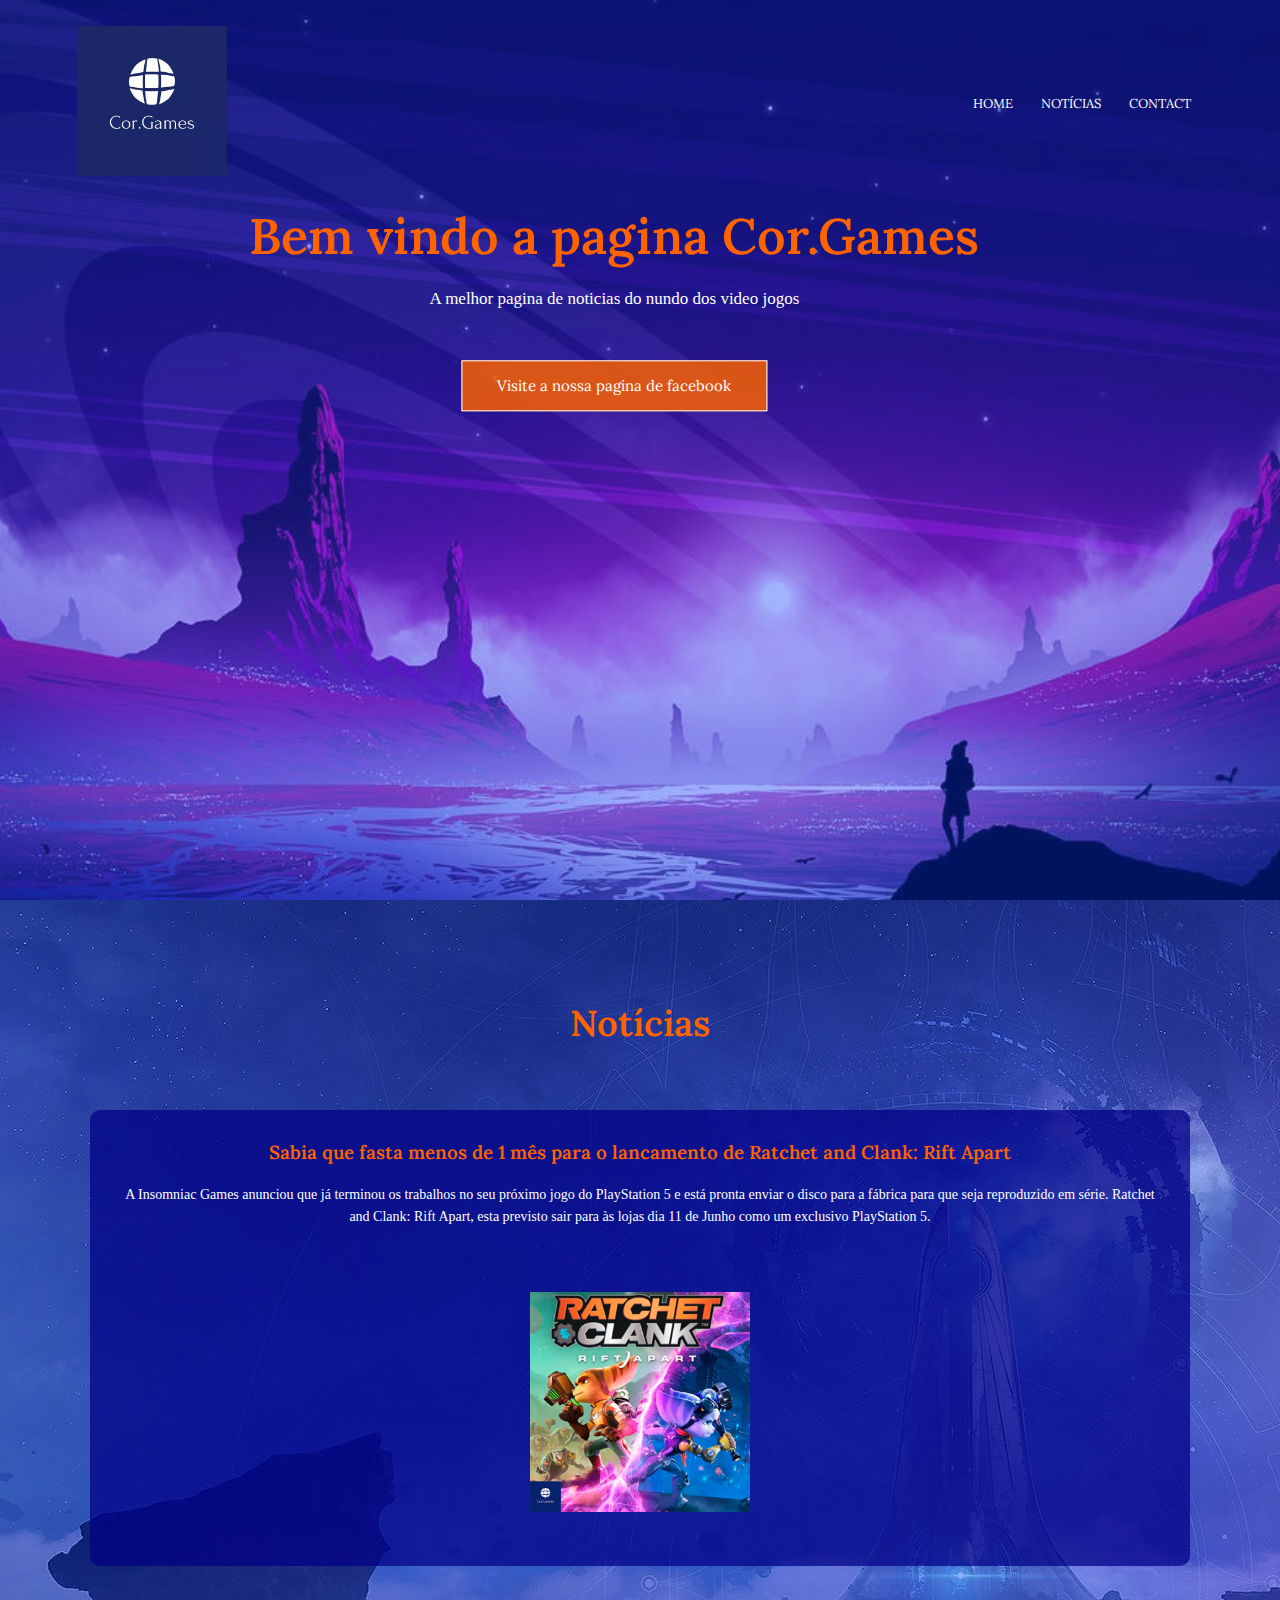
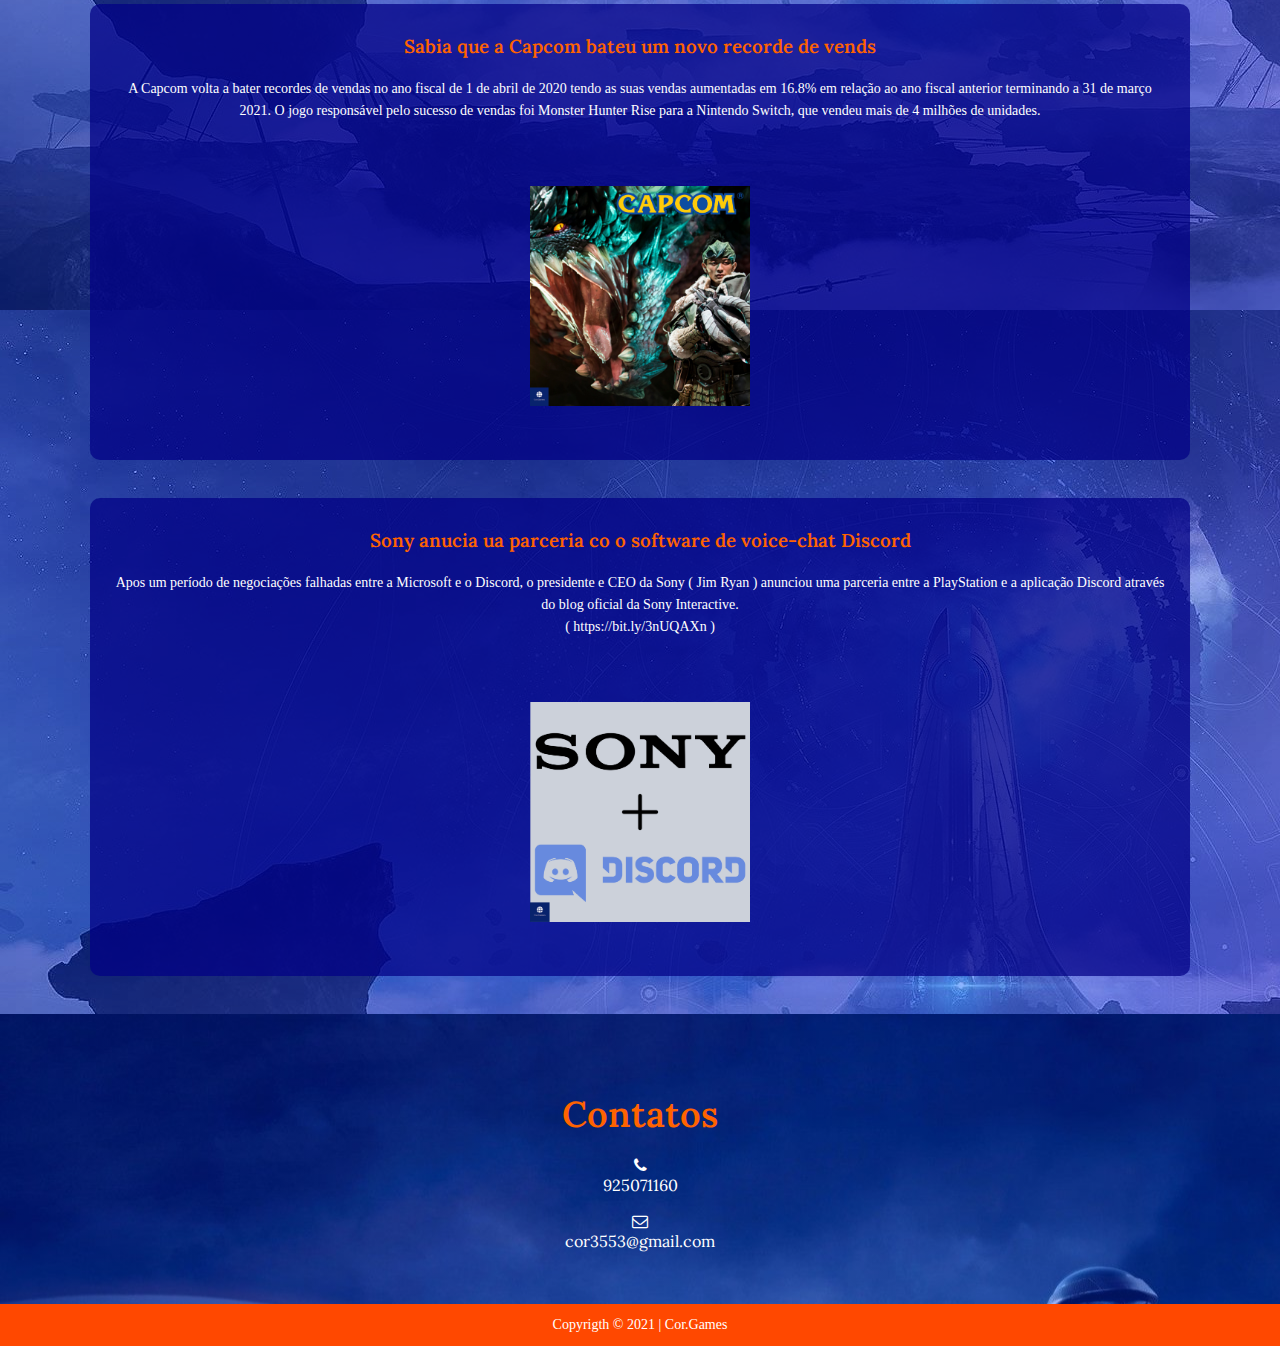
==== index.html @ 94bf11cb "Add files via upload" ====
<!DOCTYPE html>
<html lang="pt">
<head>
    <meta charset="UTF-8">
    <meta http-equiv="X-UA-Compatible" content="IE=edge">
    <meta name="viewport" content="width=device-width, initial-scale=1.0">
    <link rel="stylesheet" href="css.css">
    <link rel="preconnect" href="https://fonts.gstatic.com">
    <link href="https://fonts.googleapis.com/css2?family=Lora:wght@500&display=swap" rel="stylesheet"> 
    <link href = "https://fonts.googleapis.com/css2? family = Noto + Serif & display = swap" rel = "folha de estilo">
    <link rel="stylesheet" href="https://stackpath.bootstrapcdn.com/font-awesome/4.7.0/css/font-awesome.min.css">
    
    <title>Projeto WDGN</title>
</head>
<body>

    <section class="header">
            <nav>

                    <a href="indes.html"> <img src="img/logo.jpg" > </a>
                    <div class="nav-links" id="navLinks">
                        <i class="fa fa-times-circle" onclick="hideMenu()"></i>

                        <ul>
                        <li> <a href=""> HOME </a> </li>
                        <li> <a href=""> NOTÍCIAS </a> </li>
                        <li> <a href=""> CONTACT </a> </li>
                        </ul>
                    </div>
                    <i class="fa fa-bars" onclick="showMenu()"></i>

            </nav>
<br>
    <div class="text-box">

        <h1> Bem vindo a pagina Cor.Games</h1>
        <P>A melhor pagina de noticias do nundo dos video jogos</P>
        <a href="https://www.facebook.com/CorGames-106323168181427" class="hero-btn">Visite a nossa pagina de facebook</a>
    
    
        

        </ul>


    </div>


    </section>

    

    <section class="Noticias"> 
    <h1> Notícias </h1>

        <div class="row" id="NOTÍCIASx">

            <div class="Noticias-col">
                <h3> Sabia que fasta menos de 1 mês para o lancamento de Ratchet and Clank: Rift Apart</h3>
                <p> A Insomniac Games anunciou que já terminou os trabalhos no seu próximo jogo do PlayStation 5 e está pronta enviar o disco para a fábrica para que seja reproduzido em série.
                    Ratchet and Clank: Rift Apart, esta previsto sair para às lojas dia 11 de Junho como um exclusivo PlayStation 5.  </p>

                    <div class="row">
                        <div class="imgens">
                            <img src="img/Ratchet_&_Clank.png" >


                        </div>
                    </div>

            </div>

            <div class="Noticias-col">
                <h3> Sabia que a Capcom bateu um novo recorde de vends</h3>
                <p> A Capcom volta a bater recordes de vendas no ano fiscal de 1 de abril de 2020 tendo as suas vendas aumentadas em 16.8% em relação ao ano fiscal anterior terminando a 31 de março 2021. 
                    O jogo responsável pelo sucesso de vendas foi Monster Hunter Rise para a Nintendo Switch, que vendeu mais de 4 milhões de unidades.  </p>
                    <div class="row">
                        <div class="imgens">
                            <img src="img/Capcom Monster 1.png" >


                        </div>
                    </div>
           
                </div>

            <div class="Noticias-col">
                <h3> Sony anucia ua parceria co o software de voice-chat Discord </h3>
                <p> Apos um período de negociações falhadas entre a Microsoft e o Discord, o presidente e CEO da Sony ( Jim Ryan ) anunciou uma parceria entre a PlayStation e a aplicação Discord através do blog oficial da Sony Interactive.  
                   <br> ( https://bit.ly/3nUQAXn )</br>  </p>
                   
                   <div class="row">
                    <div class="imgens">
                        <img src="img/Sony_Discord.png" >


                    </div>
                </div>
            </div>

        </div>



    </section>

    <section class="Contatos">
        
        <h1> Contatos </h1>
        <br>
            <ul class="contatos-col">
                <i class="fa fa-phone" aria-hidden="true"></i><li>925071160</li> 
                <br>
                <i class="fa fa-envelope-o" aria-hidden="true"></i><li>cor3553@gmail.com</li>
            </ul>

    <br>
    <br>
    </section>
    


    <footer id="main-footer">
        <div class="contarner">
            
            <p>Copyrigth &copy; 2021 | Cor.Games</p>
        
        </div>
    </footer>





<script>

    var navLinks = document.getElementById("navLinks");
    function showMenu(){

        navLinks.style.right = "0";
    }

    function hideMenu(){

        navLinks.style.right = "-200px";
    }
</script>



</body>
</html>
---- css.css ----
*{
    margin: 0;
    padding: 0;
    font-family: 'Lora', serif;
   
}

.header{
    min-height: 100vh;
    width: 100%;
    background-image: linear-gradient(#0033ff5d,rgba(0, 51, 255, 0.363)),url(img/img4.jpg) ;
    background-position: center;
    background-size: cover;
    position: relative;

}

nav{
    display: flex;
    padding: 2% 6%;
    justify-content: space-between;
    align-items: center;

}

nav img{
    width: 150px;

}

.nav-links{
    flex: 1;
    text-align: right;
}

.nav-links ul li{

    list-style: none;
    display: inline-block;
    padding: 8px 12px;
    position: relative;

}

.nav-links ul li a{
color: #fff;
text-decoration: none;
font-size: 13px;

}

.nav-links ul li::after{

    content: "";
    width: 0%;
    height: 2px;
    background: #1b4cca;
    display: block;
    margin: auto;
    transition: 0.5s;
}

.nav-links ul li:hover::after{

    width: 100%;
}

.text-box{

    width: 80%;
    color: #ff6200;
    position: revert;
    top: 50%;
    left: 50%;
    transform: translate(10%,-10%);
    text-align: center;
}

.text-box p{

    margin: 10px 0 40px;
    font-size: 17px;
    color: rgb(255, 255, 255);

}

.text-box h1{

    font-size: 50px;
}

.hero-btn{

    display: inline-block;
    text-decoration: none;
    color: #fff;
    border: 1px solid #fff;
    padding: 15px 35px;
    font-size: 15px;
    background: #f86001d9;
    position: relative;
    cursor: pointer;

}

.hero-btn:hover{

    border: 1px solid #ff6200;
    background: #0e2d91;
    transition: 1s;

}

nav .fa{
    display: none;
}

@media(max-width: 700px){

    .text-box h1{

        font-size: 40px;
    }

    .nav-links ul li{

        display: block;
    }

    .nav-links{

        position: fixed;
        background: #f86001c7;
        height: 100vh;
        width: 200px;
        top: 0;
        right: -200px;
        text-align: center;
        z-index: 2;
        transition: 1s;
    }

    nav .fa{
        display: block;
        color: #fff;
        margin: 10px;
        font-size: 22px;
        cursor: pointer;
        text-align: left;
    }

    .nav-links ul{

        padding: 30px;
    }
}




.Noticias{

    width: 100%;
    margin: auto;
    text-align: center;
    padding-top: 100px;
    background-image: linear-gradient(rgba(0, 51, 255, 0.363),rgba(0, 51, 255, 0.363)),url(img/img3.jpg) ;
  
}

h1{

    font-size: 36px;
    font-weight: 600;
    color: #ff6300;
}

p{

    color: #ffffff;
    font-size: 14px;
    font-weight: 300;
    line-height: 22px;
    padding: 10px;
    font-family: 'Noto Serif', serif;

}

.row{

    margin-top: 5%;
    display: flow-root;
    justify-content: space-between;

}

.Noticias-col{

    flex-basis: 31%;
    background: #020085b8;
    border-radius: 10px;
    margin-bottom: 3%;
    margin-left: 7%;
    margin-right: 7%;
    padding: 20px 14px;
    box-sizing: border-box;
}

h3{

    text-align: center;
    font-weight: 600;
    margin:10px 0;
    color: #ff6300;
}

.Noticias-col:hover{

    box-shadow: 0 0 20px 0px #ff4800;
}

@media(max-width:700px){

    .row{
        flex-direction: column;
    }
}


.imgens{
    flex-basis: 32%;
    border-radius: 10px;
    margin-bottom: 30px;
    position: relative;
   

}

.imgens img {
    width: 220px;

}

#main-footer {
    background:#ff4800;
    color: #fff;
    text-align: center;
}

.Contatos{

    width: 100%;
    margin: auto;
    text-align: center;
    padding-top: 6%;
    background-image: linear-gradient(rgba(0, 51, 255, 0.363),rgba(0, 51, 255, 0.363)),url(img/img6.jpg) ;
  
}



.contatos-col{

    color: #fff;
    font-family: 'Noto Serif', serif;
    margin-bottom: 1%;


}
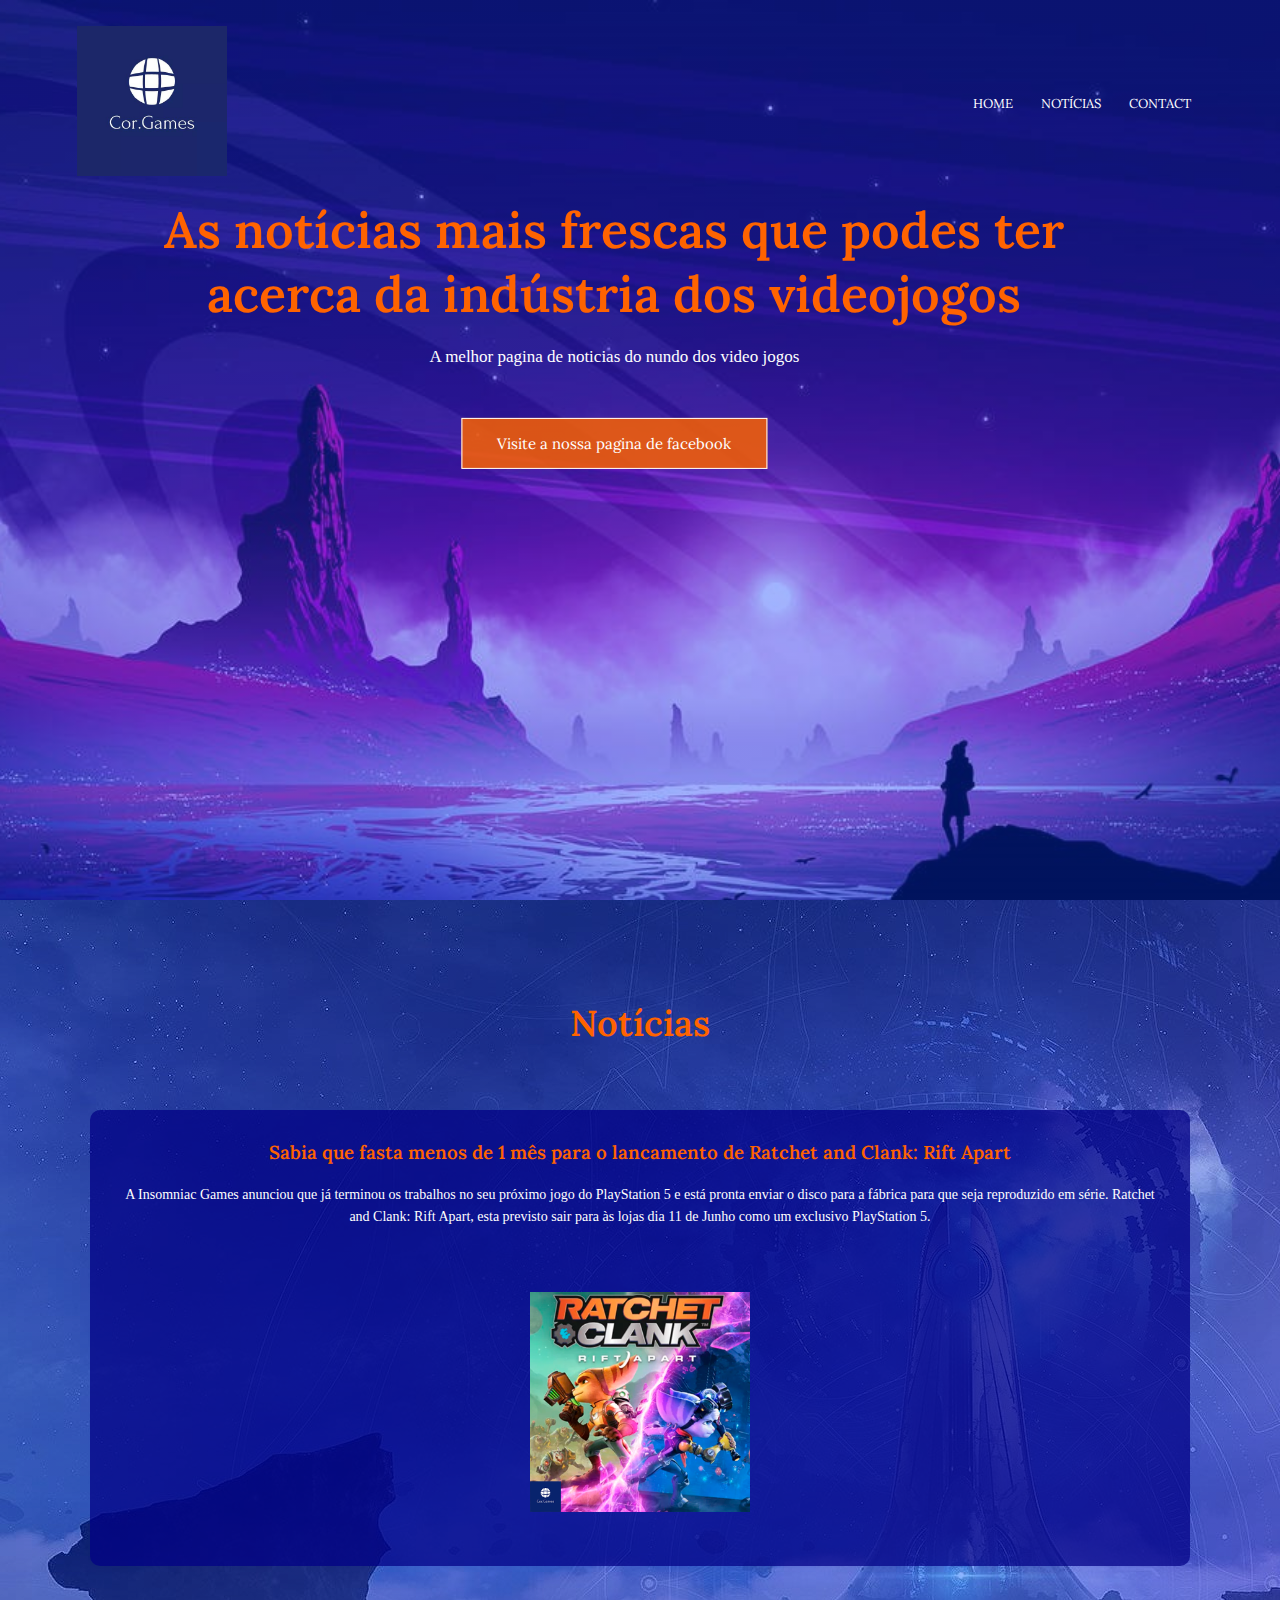
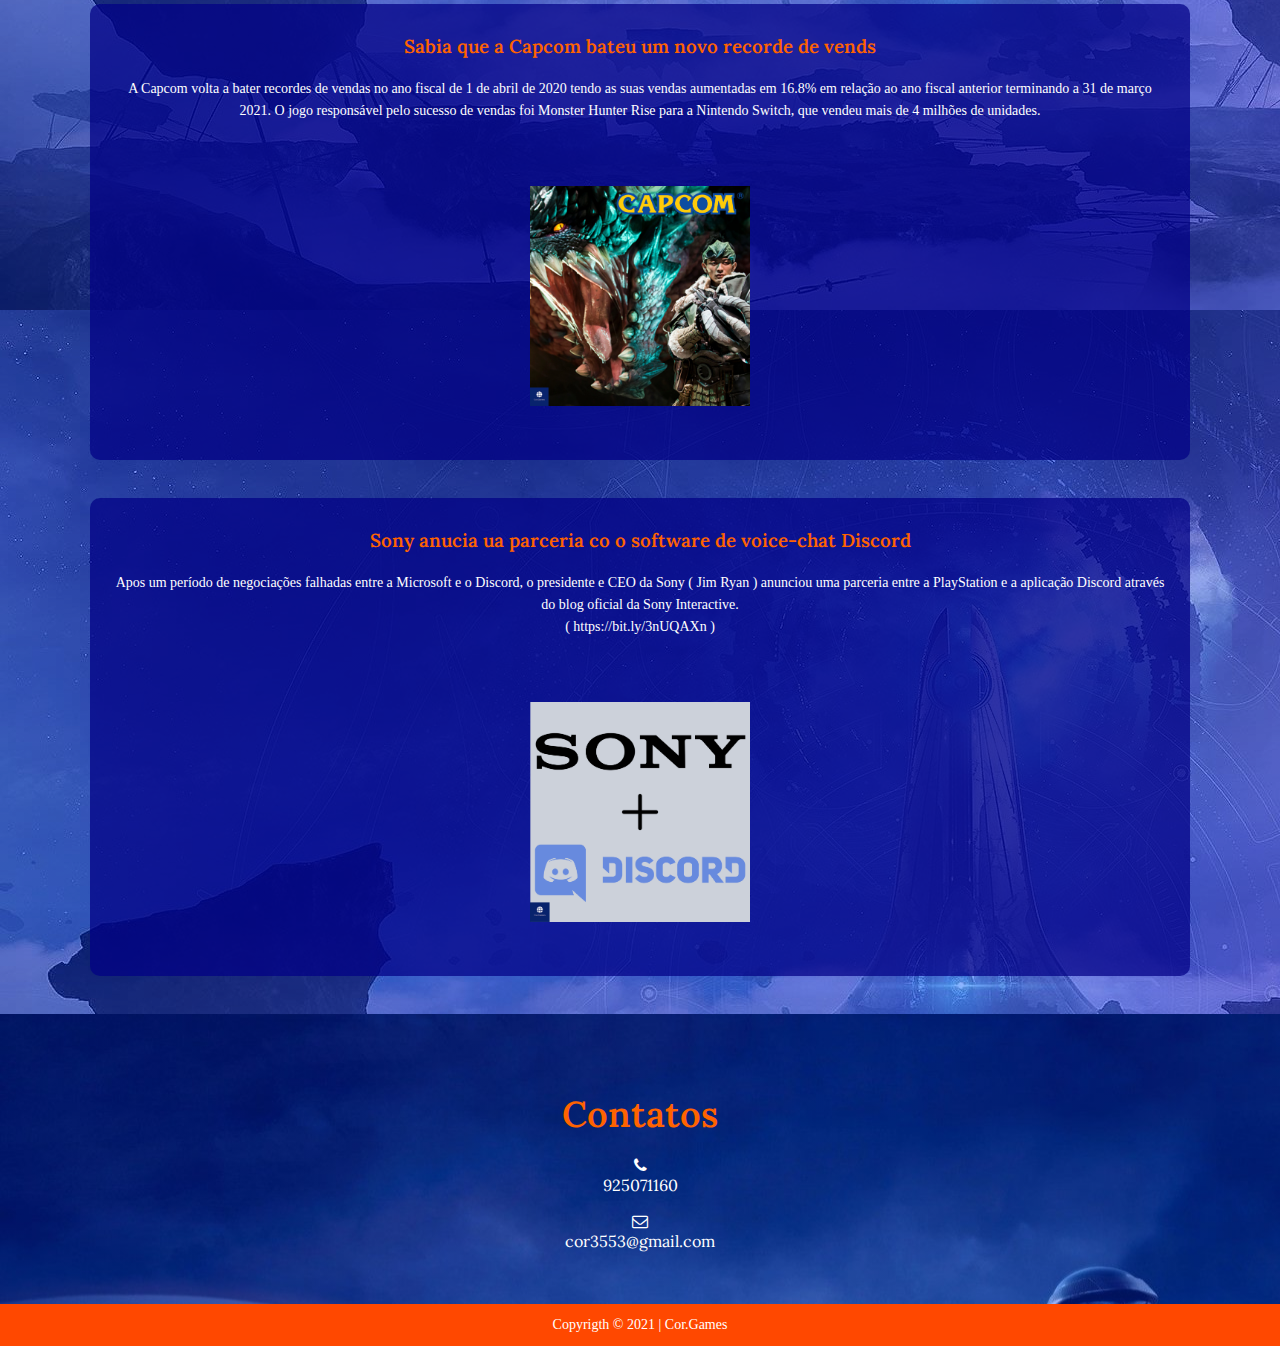
==== commit 67769562: "Update index.html" ====
--- a/index.html
+++ b/index.html
@@ -1,6 +1,13 @@
 <!DOCTYPE html>
 <html lang="pt">
 <head>
+    <!-- Google Tag Manager -->
+<script>(function(w,d,s,l,i){w[l]=w[l]||[];w[l].push({'gtm.start':
+new Date().getTime(),event:'gtm.js'});var f=d.getElementsByTagName(s)[0],
+j=d.createElement(s),dl=l!='dataLayer'?'&l='+l:'';j.async=true;j.src=
+'https://www.googletagmanager.com/gtm.js?id='+i+dl;f.parentNode.insertBefore(j,f);
+})(window,document,'script','dataLayer','GTM-5BQCGBX');</script>
+<!-- End Google Tag Manager -->
     <meta charset="UTF-8">
     <meta http-equiv="X-UA-Compatible" content="IE=edge">
     <meta name="viewport" content="width=device-width, initial-scale=1.0">
@@ -10,14 +17,17 @@
     <link href = "https://fonts.googleapis.com/css2? family = Noto + Serif & display = swap" rel = "folha de estilo">
     <link rel="stylesheet" href="https://stackpath.bootstrapcdn.com/font-awesome/4.7.0/css/font-awesome.min.css">
     
-    <title>Projeto WDGN</title>
+    <title>Tudo o que precisas de saber sobre o mundo dos videojogos</title>
 </head>
 <body>
-
+<!-- Google Tag Manager (noscript) -->
+<noscript><iframe src="https://www.googletagmanager.com/ns.html?id=GTM-5BQCGBX"
+height="0" width="0" style="display:none;visibility:hidden"></iframe></noscript>
+<!-- End Google Tag Manager (noscript) -->
     <section class="header">
             <nav>
 
-                    <a href="indes.html"> <img src="img/logo.jpg" > </a>
+                    <a href="index.html"> <img src="img/logo.jpg" > </a>
                     <div class="nav-links" id="navLinks">
                         <i class="fa fa-times-circle" onclick="hideMenu()"></i>
 
@@ -33,7 +43,7 @@
 <br>
     <div class="text-box">
 
-        <h1> Bem vindo a pagina Cor.Games</h1>
+        <h1>As notícias mais frescas que podes ter acerca da indústria dos videojogos</h1>
         <P>A melhor pagina de noticias do nundo dos video jogos</P>
         <a href="https://www.facebook.com/CorGames-106323168181427" class="hero-btn">Visite a nossa pagina de facebook</a>
     
@@ -149,4 +159,4 @@
 
 
 </body>
-</html>+</html>
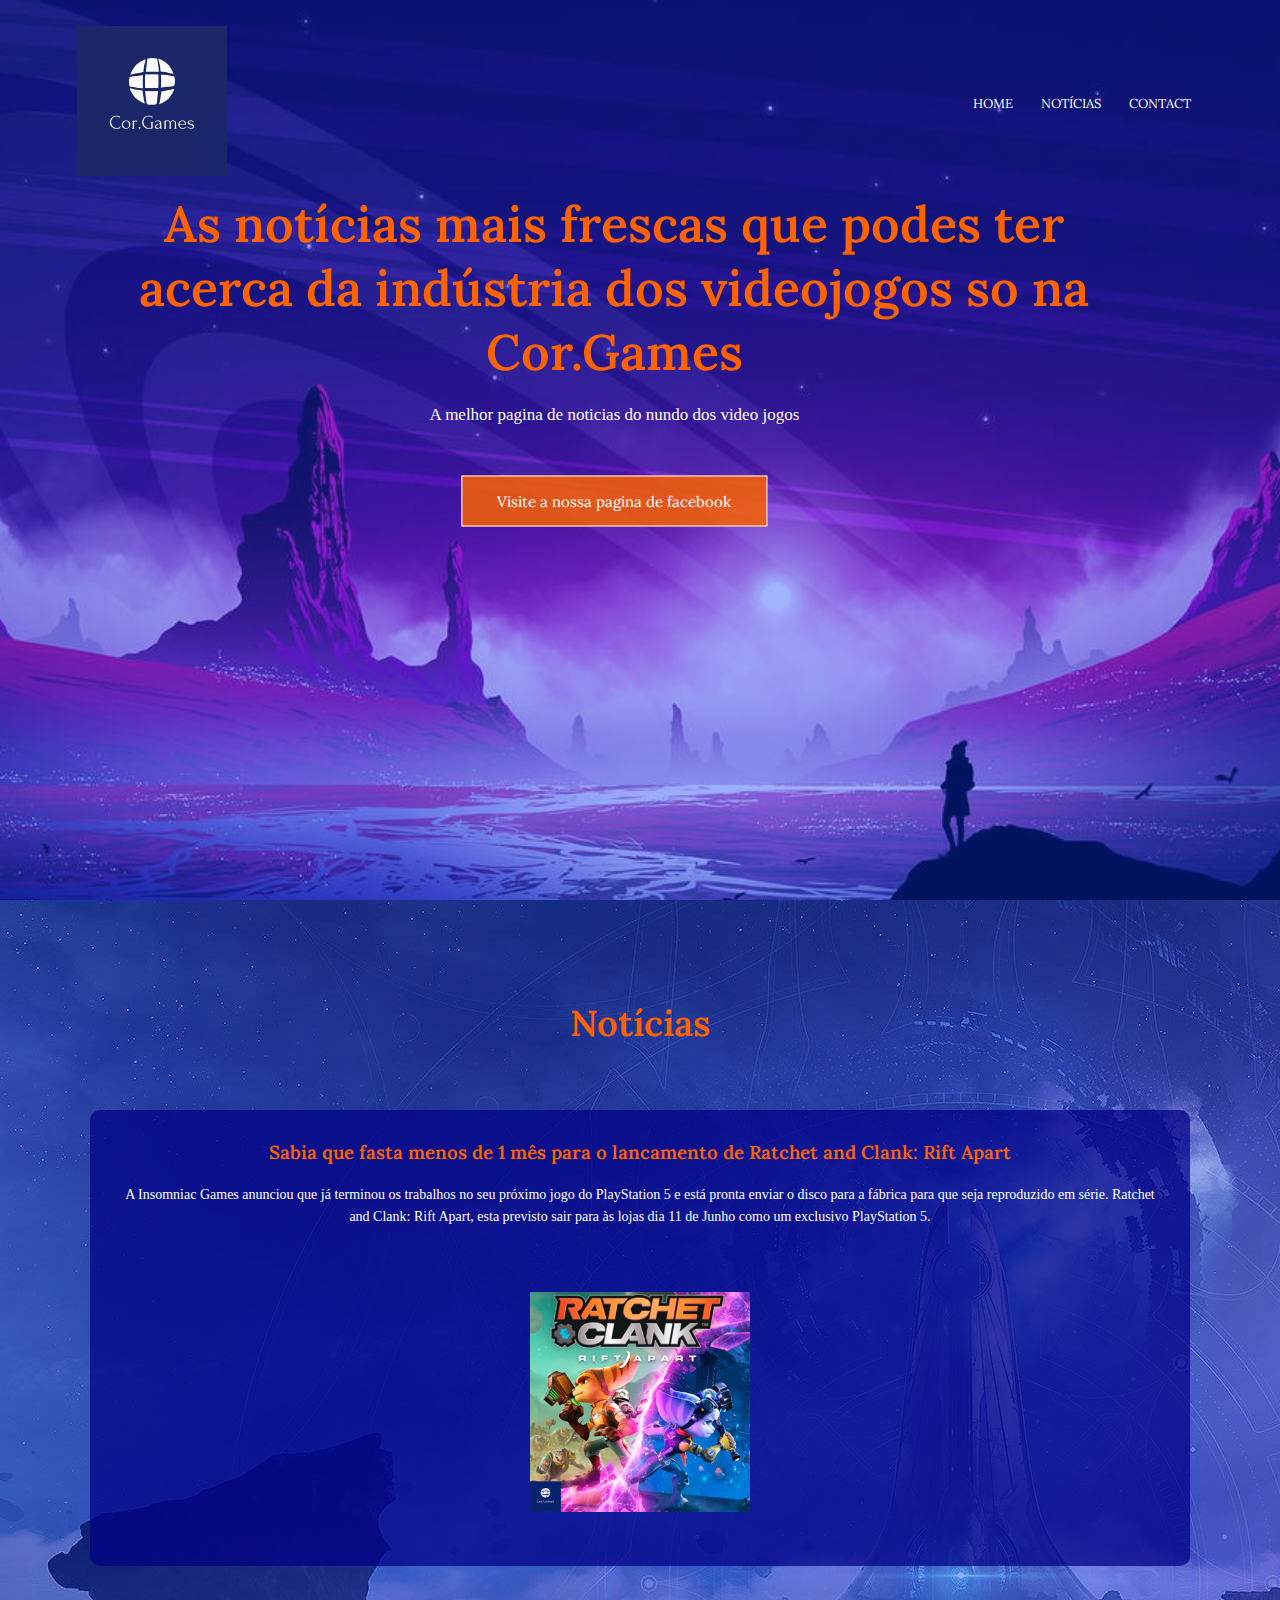
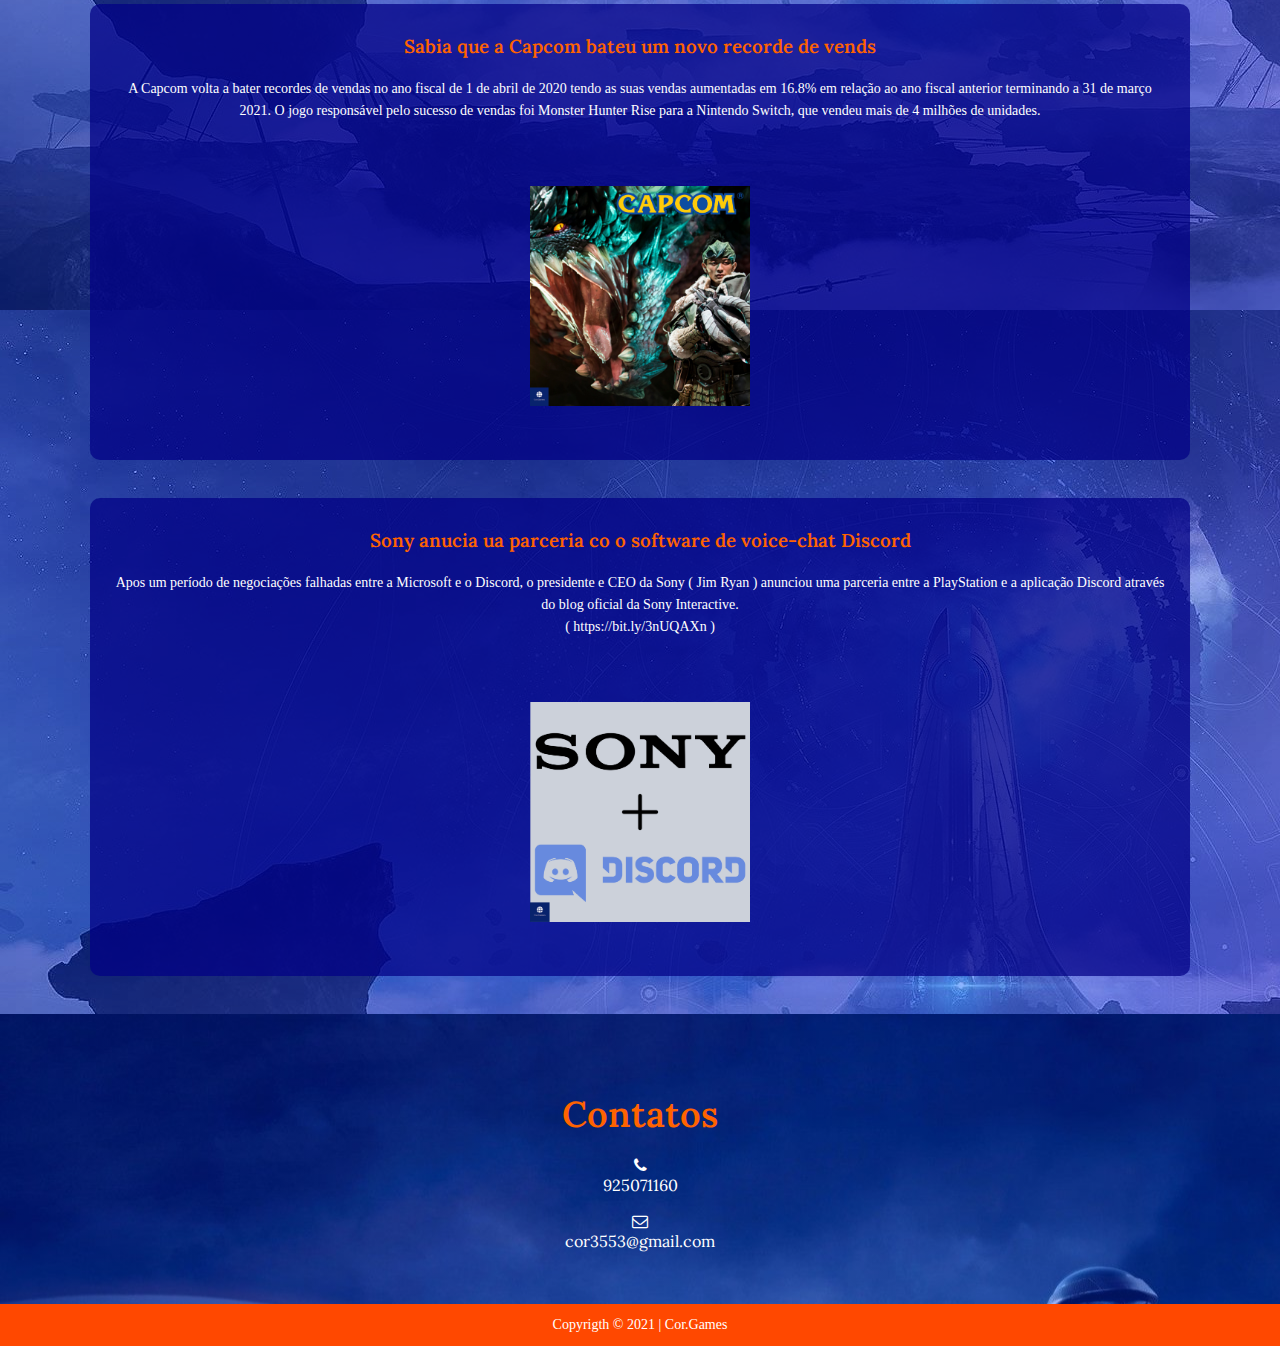
==== commit 842e306e: "Update index.html" ====
--- a/index.html
+++ b/index.html
@@ -17,7 +17,7 @@
     <link href = "https://fonts.googleapis.com/css2? family = Noto + Serif & display = swap" rel = "folha de estilo">
     <link rel="stylesheet" href="https://stackpath.bootstrapcdn.com/font-awesome/4.7.0/css/font-awesome.min.css">
     
-    <title>Tudo o que precisas de saber sobre o mundo dos videojogos</title>
+    <title>Cor.Games a pagina que tem tudo o que precisas de saber sobre o mundo dos videojogos</title>
 </head>
 <body>
 <!-- Google Tag Manager (noscript) -->
@@ -43,7 +43,7 @@
 <br>
     <div class="text-box">
 
-        <h1>As notícias mais frescas que podes ter acerca da indústria dos videojogos</h1>
+        <h1>As notícias mais frescas que podes ter acerca da indústria dos videojogos so na Cor.Games</h1>
         <P>A melhor pagina de noticias do nundo dos video jogos</P>
         <a href="https://www.facebook.com/CorGames-106323168181427" class="hero-btn">Visite a nossa pagina de facebook</a>
     
